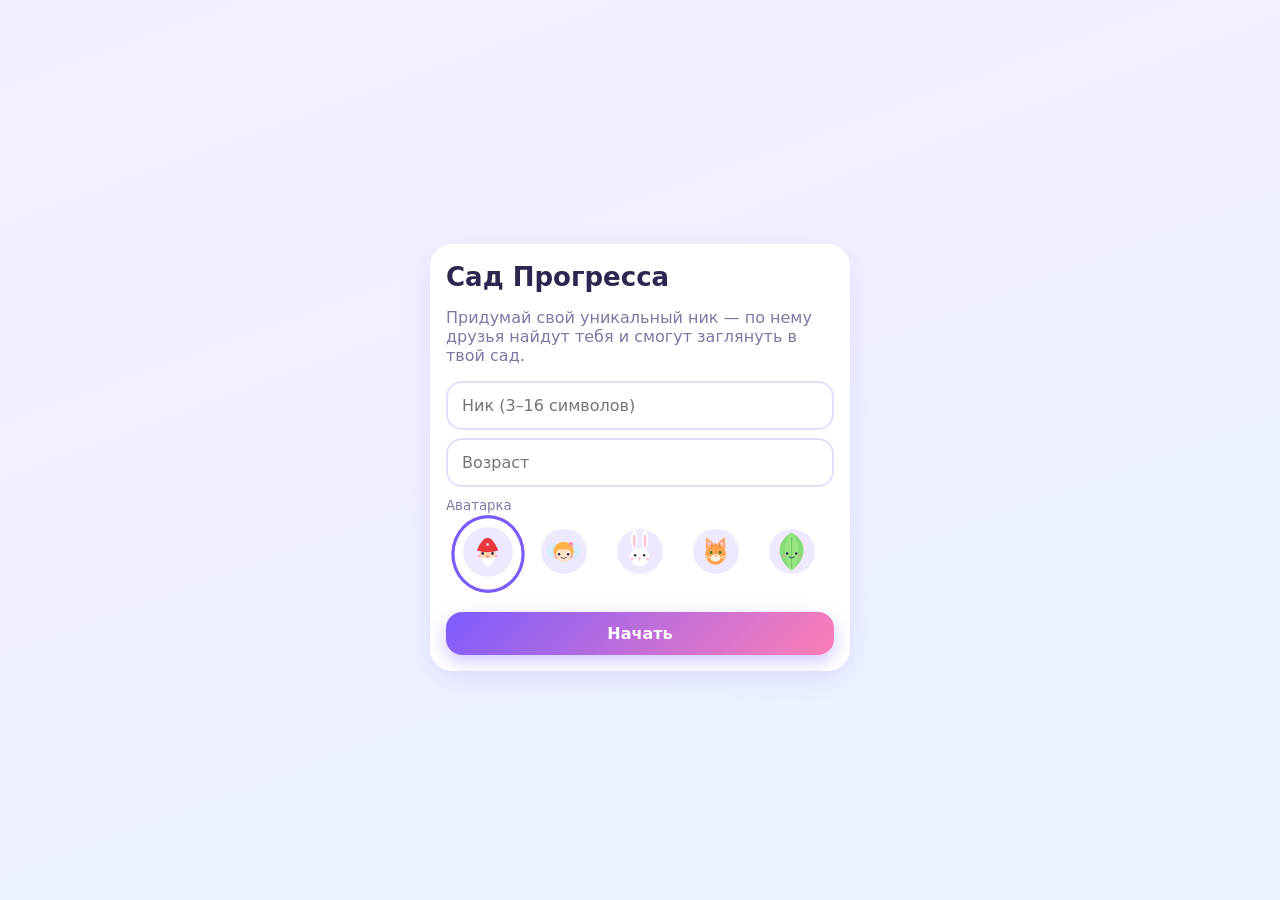
==== index1.html @ a5e42b31 "Rename index.html to index1.html" ====
<!DOCTYPE html>
<html lang="ru">
<head>
  <meta charset="UTF-8">

  <!-- ===== OG / PWA / viewport ===== -->
  <meta property="og:image" content="https://idyllic-lollipop-889bee.netlify.app/.netlify/og-image/b230c900495cb4ee5da9560ca636ac6e.jpg">
  <meta property="og:image:width" content="1200">
  <meta property="og:image:height" content="630">
  <meta name="viewport" content="width=device-width,initial-scale=1,viewport-fit=cover">
  <meta name="theme-color" content="#E8D8F0">

  <title>Сад Прогресса</title>

  <!-- ===== Fonts ===== -->
  <link href="https://fonts.googleapis.com/css2?family=Comfortaa:wght@500;700&family=Nunito:wght@400;600;800&family=Quicksand:wght@500;700&display=swap" rel="stylesheet">

  <!-- ===== PWA ===== -->
  <link rel="manifest" href="/manifest.webmanifest">
  <link rel="icon" href="/icons/icon.svg" type="image/svg+xml">
  <link rel="apple-touch-icon" href="/icons/apple-touch-icon.png">
  <meta name="apple-mobile-web-app-capable" content="yes">
  <meta name="mobile-web-app-capable" content="yes">
  <meta name="apple-mobile-web-app-title" content="Сад Прогресса">
  <meta name="apple-mobile-web-app-status-bar-style" content="default">

  <!-- ===== Styles ===== -->
  <link rel="stylesheet" href="styles.css">
</head>
<body>

  <!-- Фоновая SVG-сцена (облака, холмы, звёзды) -->
  <svg id="art" viewBox="0 0 800 600" preserveAspectRatio="xMidYMid slice">
    <defs>
      <radialGradient id="rg">
        <stop offset="0" stop-color="#fff" stop-opacity=".75"/>
        <stop offset="1" stop-color="#fff" stop-opacity="0"/>
      </radialGradient>
    </defs>
    <circle class="bb" cx="110" cy="120" r="170" fill="url(#rg)"/>
    <circle class="bb" cx="700" cy="260" r="190" fill="url(#rg)" style="animation-delay:-9s"/>
    <circle class="bb" cx="420" cy="30"  r="150" fill="url(#rg)" style="animation-delay:-4s"/>
    <g class="cl">
      <ellipse cx="160" cy="90"  rx="70" ry="18"/>
      <ellipse cx="190" cy="76"  rx="38" ry="16"/>
      <ellipse cx="560" cy="150" rx="80" ry="20"/>
      <ellipse cx="590" cy="134" rx="40" ry="17"/>
    </g>
    <g class="sx" fill="#fff">
      <circle class="tw" cx="90"  cy="60"  r="1.6"/>
      <circle class="tw" cx="300" cy="110" r="1.2" style="animation-delay:-1s"/>
      <circle class="tw" cx="520" cy="50"  r="1.8" style="animation-delay:-2s"/>
      <circle class="tw" cx="700" cy="120" r="1.3" style="animation-delay:-3s"/>
      <circle class="tw" cx="410" cy="200" r="1.4"/>
    </g>
    <path class="h2" d="M0 450Q140 380 300 440T620 420T800 450V600H0Z" opacity=".7"/>
    <path class="h1" d="M0 500Q180 450 380 500T800 480V600H0Z" opacity=".9"/>
    <g fill="none" stroke="#fff" stroke-opacity=".4" stroke-width="2" stroke-linecap="round">
      <path d="M60 540q10-18 22-4M80 548q6-14 18-2M700 530q8-16 20-4M724 546q8-14 18-2"/>
    </g>
  </svg>

  <!-- Контейнеры приложения -->
  <div id="app"></div>
  <div id="ov"></div>
  <div id="toast"></div>

  <!-- ===== Scripts (порядок менять нельзя!) ===== -->
  <script src="core.js"></script>
  <script src="v4.js"></script>
  <script src="v5.js"></script>

  <!-- ===== Service Worker ===== -->
  <script>
    if ('serviceWorker' in navigator) {
      addEventListener('load', () =>
        navigator.serviceWorker.register('/sw.js').catch(() => {})
      );
    }
  </script>

  <!-- ===== Netlify ===== -->
  <script async src="/.netlify/scripts/ar" data-netlify-deploy-id="6acbd185c15e4a8a1e65553d" data-netlify-site-id="0de3f265-1793-4876-a415-ea521d2ec243" data-agent-runner-id="6acbd13f213767ba31bacaf7"></script>
  <script async src="/.netlify/scripts/hud?variant=public" data-nf-variant="public" data-netlify-site-id="0de3f265-1793-4876-a415-ea521d2ec243" data-app-host="app.netlify.com" data-account-tier="free"></script>
</body>
</html>
---- styles.css ----
/* =========================================================================
   САД ПРОГРЕССА — styles.css
   Секции:
     1. CSS-переменные / @property
     2. Base
     3. Layout / общие блоки
     4. Hero / настроения
     5. Кнопки
     6. Задачи
     7. Таббар
     8. Сад
     9. Магазин / premium
    10. Люди / статистика
    11. Онбординг / toast
    12. v4 — анимации
    13. Чат
    14. Пауза
    15. Аватары
    16. HM (главная v5) / темы
    17. Дух
    18. Окна v5
   ========================================================================= */

/* ===== 1. CSS-переменные / @property ===== */
@property --s1   { syntax:'<color>';  inherits:true; initial-value:#7ec8f5 }
@property --s2   { syntax:'<color>';  inherits:true; initial-value:#d6f0ff }
@property --g1   { syntax:'<color>';  inherits:true; initial-value:#8fdc6b }
@property --g2   { syntax:'<color>';  inherits:true; initial-value:#6cc455 }
@property --h    { syntax:'<color>';  inherits:true; initial-value:#7fd36a }
@property --sp   { syntax:'<number>'; inherits:true; initial-value:1.2 }
@property --sun  { syntax:'<number>'; inherits:true; initial-value:1 }
@property --haze { syntax:'<number>'; inherits:true; initial-value:0 }

:root{
  --pri:#7c5cff; --pk:#ff7eb6; --mint:#2fd1a5; --ink:#2b2750; --mut:#7d79a3;
  transition: --s1 1.4s, --s2 1.4s, --g1 1.4s, --g2 1.4s, --h 1.4s, --sp 1.4s, --sun 1.4s, --haze 1.4s;
}

/* ===== 2. Base ===== */
*{ box-sizing:border-box; -webkit-tap-highlight-color:transparent }
body{
  margin:0;
  font-family:system-ui,-apple-system,"Segoe UI",Roboto,sans-serif;
  color:var(--ink);
  background:linear-gradient(180deg,#f4efff,#e8f6ff 60%,#fff0f7);
  min-height:100vh;
}
button{ font:inherit; cursor:pointer; border:0 }
svg{ display:block }
h1{ margin:2px 0 0; font-size:26px }
h2{ margin:0 }
h3{ margin:18px 0 8px }
small{ color:var(--mut) }

/* ===== 3. Layout / общие блоки ===== */
.scr{ max-width:720px; margin:0 auto; padding:14px 14px 100px; animation:fin .45s ease }
@keyframes fin{ from{opacity:0; transform:translateY(8px)} to{opacity:1; transform:none} }

.row{ display:flex; align-items:center; justify-content:space-between; gap:10px }
.card{ background:#fff; border-radius:22px; padding:16px; box-shadow:0 8px 26px rgba(124,92,255,.12); margin-top:14px }

/* ===== 4. Hero / настроения ===== */
.hero{ border-radius:26px; padding:16px; background:linear-gradient(135deg,var(--s1),var(--s2)); color:#2b2750; box-shadow:0 10px 30px rgba(124,92,255,.15) }
.dew{ display:flex; align-items:center; gap:6px; background:#fff; border-radius:99px; padding:7px 13px; font-weight:700; box-shadow:0 4px 12px rgba(0,0,0,.08) }
.chips{ display:flex; gap:8px; flex-wrap:wrap; margin:12px 0 8px }
.mc{ padding:8px 13px; border-radius:99px; background:rgba(255,255,255,.65); color:var(--ink); font-weight:600; font-size:13px; transition:.3s }
.mc.on{ background:#fff; box-shadow:0 4px 14px rgba(0,0,0,.15); transform:translateY(-1px); outline:2px solid var(--pri) }
.tip{ margin:6px 2px 0; font-size:14px }

/* ===== 5. Кнопки ===== */
.btn{ padding:12px 18px; border-radius:16px; background:linear-gradient(135deg,var(--pri),var(--pk)); color:#fff; font-weight:700; box-shadow:0 6px 18px rgba(124,92,255,.35); transition:.2s }
.btn:active{ transform:scale(.97) }
.btn.sec{ background:#efeaff; color:var(--pri); box-shadow:none }
.btn.ghost{ background:transparent; color:var(--mut); box-shadow:none }
.btn.sm{ padding:8px 13px; border-radius:12px; font-size:13px }

/* ===== 6. Задачи ===== */
.now{ background:linear-gradient(135deg,#fff,#f3edff); border:2px solid #e2d8ff }
.now h2{ font-size:20px; margin:4px 0 12px }
.bar{ height:10px; background:#ece7ff; border-radius:9px; overflow:hidden; margin-top:8px }
.bar i{ display:block; height:100%; background:linear-gradient(90deg,var(--mint),var(--pri)); border-radius:9px; transition:width .6s }
.add{ display:flex; gap:8px; margin-top:14px }
input{ font:inherit; padding:13px 14px; border-radius:16px; border:2px solid #e5defa; background:#fff; color:var(--ink); width:100%; outline:0 }
input:focus{ border-color:var(--pri) }
.task{ display:flex; align-items:center; gap:12px; background:#fff; border-radius:18px; padding:12px 14px; margin-top:9px; box-shadow:0 4px 14px rgba(124,92,255,.08) }
.task.d span{ text-decoration:line-through; color:var(--mut) }
.task span{ flex:1 }
.ck{ width:28px; height:28px; border-radius:50%; border:2.5px solid #c9bdf7; background:#fff; display:grid; place-items:center; padding:0; flex:none; transition:.3s }
.task.d .ck{ background:var(--mint); border-color:var(--mint) }
.ic{ background:none; color:var(--mut); padding:4px }

/* ===== 7. Таббар ===== */
.tabs{
  position:fixed; left:0; right:0; bottom:0;
  display:flex; justify-content:space-around;
  background:rgba(255,255,255,.92);
  backdrop-filter:blur(14px);
  padding:8px 6px calc(8px + env(safe-area-inset-bottom));
  box-shadow:0 -6px 24px rgba(124,92,255,.12);
  z-index:50;
}
.tab{ background:none; color:var(--mut); display:flex; flex-direction:column; align-items:center; gap:2px; font-size:11px; font-weight:600; padding:4px 10px; border-radius:14px; transition:.25s }
.tab.on{ color:var(--pri); background:#f1ebff }

/* ===== 8. Сад ===== */
.garden{
  position:relative; overflow:hidden; border-radius:28px;
  height:min(64vh,560px); min-height:430px;
  background:linear-gradient(var(--s1),var(--s2) 52%);
  box-shadow:0 12px 34px rgba(60,60,140,.25);
  margin-top:12px; user-select:none; -webkit-user-select:none;
}
.garden .abs{ position:absolute; pointer-events:none }
.ground{ left:0; right:0; top:46%; bottom:0; background:linear-gradient(var(--g1),var(--g2)) }
.hill{ left:0; right:0; top:33%; height:18% }
.sun{ right:7%; top:6%; width:96px; height:96px; opacity:var(--sun) }
.sun .core{ position:absolute; inset:22px; border-radius:50%; background:radial-gradient(#fff9c4,#ffd54f); box-shadow:0 0 50px 24px rgba(255,220,100,.55) }
.sun svg{ position:absolute; inset:0; animation:spin calc(60s*var(--sp)) linear infinite }
.moon,.stars{ display:none }
.glint{ border-radius:50%; background:rgba(255,255,255,.35); animation:tw calc(5s*var(--sp)) ease-in-out infinite; opacity:calc(var(--sun) * .8) }
.cloud{ animation:drift calc(var(--d)*var(--sp)) linear infinite; left:-30%; opacity:.92 }
@keyframes drift{ to{ left:110% } }
@keyframes spin{ to{ transform:rotate(360deg) } }
.bl{ position:absolute; width:3px; border-radius:3px 3px 0 0; background:linear-gradient(#5fbf55,#2f8f45); transform-origin:50% 100%; animation:sw calc(3s*var(--sp)) ease-in-out infinite alternate; pointer-events:none; opacity:.7 }
@keyframes sw{ from{ transform:rotate(-12deg) } to{ transform:rotate(12deg) } }
.fl{ position:absolute; bottom:-10px; width:7px; height:7px; border-radius:50%; background:#fff; box-shadow:0 0 8px #fff; animation:up calc(var(--d)*var(--sp)) linear infinite; pointer-events:none; opacity:0 }
@keyframes up{ 0%{ transform:translate(0,0); opacity:0 } 15%{ opacity:.85 } 100%{ transform:translate(40px,-440px); opacity:0 } }
.ff{ position:absolute; width:6px; height:6px; border-radius:50%; background:#fff7a0; box-shadow:0 0 10px 4px #ffe96b; animation:tw calc(2.4s*var(--sp)) ease-in-out infinite; pointer-events:none }
.garden[data-tod=day] .ff{ opacity:.35 }
.fb{ position:absolute; left:-10%; width:32px; height:32px; animation:fly calc(var(--d)*var(--sp)) linear infinite; pointer-events:none; z-index:900 }
.fb.x{ display:none }
:root[data-mood=res] .fb.x{ display:block }
:root[data-mood=noise] .fb:nth-of-type(n+3){ display:none }
@keyframes fly{ 0%{ left:-10%; transform:translateY(0) } 25%{ transform:translateY(-34px) } 50%{ transform:translateY(12px) } 75%{ transform:translateY(-26px) } 100%{ left:105%; transform:translateY(0) } }
.haze{ inset:0; background:linear-gradient(rgba(235,228,255,.9),rgba(200,190,235,.6)); opacity:var(--haze); z-index:1500; animation:hz calc(9s*var(--sp)) ease-in-out infinite alternate }
@keyframes hz{ to{ transform:translateX(-3%) scale(1.05) } }
.tod{ inset:0; z-index:1600; transition:background 2s }
.garden[data-tod=dusk]  .tod{ background:rgba(255,150,90,.16) }
.garden[data-tod=night] .tod{ background:rgba(25,35,95,.36) }
.garden[data-tod=night] .sun{ display:none }
.garden[data-tod=night] .moon,
.garden[data-tod=night] .stars{ display:block }
.garden[data-tod=night] .glint{ display:none }
.moon{ right:9%; top:8%; width:60px; height:60px; border-radius:50%; background:radial-gradient(#fffef0,#f1ecc0); box-shadow:0 0 40px 14px rgba(255,255,220,.45) }
.stars{ inset:0 0 50% 0; background-image:radial-gradient(2px 2px at 20% 30%,#fff,transparent),radial-gradient(2px 2px at 55% 12%,#fff,transparent),radial-gradient(1.5px 1.5px at 75% 40%,#fff,transparent),radial-gradient(2px 2px at 35% 60%,#fff,transparent),radial-gradient(1.5px 1.5px at 88% 70%,#fff,transparent) }
.it{ position:absolute; transform:translate(-50%,-100%); touch-action:none; cursor:grab }
.it::after{ content:""; position:absolute; left:12%; right:12%; bottom:-3px; height:9px; border-radius:50%; background:rgba(0,0,0,.2); filter:blur(3px); transition:.25s }
.it .art{ width:100%; height:100%; transform-origin:50% 100%; animation:sway calc(4s*var(--sp)) ease-in-out infinite alternate; transition:transform .25s,filter .25s }
.it.tree .art{ filter:drop-shadow(0 0 10px rgba(255,248,170,.6)) }
.it.an .art{ animation:bob calc(2.4s*var(--sp)) ease-in-out infinite alternate }
.it.dc .art{ animation:none }
.it.sel{ outline:2px dashed rgba(255,255,255,.9); outline-offset:4px; border-radius:12px }
.it.drag{ z-index:1400!important; cursor:grabbing }
.it.drag .art{ animation:none; transform:scale(1.12); filter:drop-shadow(0 16px 10px rgba(0,0,0,.28)) }
.it.drag::after{ left:0; right:0; bottom:-10px; opacity:.6; filter:blur(7px) }
.ro .it{ cursor:default }
@keyframes sway{ from{ transform:rotate(-1.6deg) } to{ transform:rotate(1.6deg) } }
@keyframes bob{ from{ transform:translateY(0) } to{ transform:translateY(-3px) } }
.pet{ animation:fall calc(3.2s*var(--sp)) linear infinite }
@keyframes fall{ 0%{ transform:translate(0,-25px) rotate(0); opacity:0 } 15%{ opacity:1 } 100%{ transform:translate(-10px,40px) rotate(220deg); opacity:0 } }
.wg{ transform-origin:50px 50px; animation:flap calc(.7s*var(--sp)) ease-in-out infinite alternate }
@keyframes flap{ from{ transform:scaleX(1) } to{ transform:scaleX(.45) } }
.tw{ animation:tw calc(2.2s*var(--sp)) ease-in-out infinite }
@keyframes tw{ 0%,100%{ opacity:.25 } 50%{ opacity:1 } }
.pulse{ animation:tw calc(3.6s*var(--sp)) ease-in-out infinite; opacity:.9 }
.bird{ animation:tw calc(2.8s*var(--sp)) ease-in-out infinite }
.wj{ stroke-dasharray:6 5; animation:dash 1s linear infinite }
@keyframes dash{ to{ stroke-dashoffset:-22 } }
.sw{ transform-origin:50px 17px; animation:swg calc(2.6s*var(--sp)) ease-in-out infinite alternate }
@keyframes swg{ from{ transform:rotate(-14deg) } to{ transform:rotate(14deg) } }
.stm{ animation:dash 2.5s linear infinite }
.drop{ position:absolute; top:-20px; width:8px; height:14px; border-radius:50% 50% 50% 50%/60% 60% 40% 40%; background:#7fd3ff; box-shadow:0 0 8px #bfe8ff; animation:dr 1.4s ease-in forwards; z-index:1700; pointer-events:none }
@keyframes dr{ to{ transform:translateY(420px); opacity:.2 } }
.gbar{ display:flex; justify-content:space-between; align-items:center; gap:8px; margin-top:10px; flex-wrap:wrap }

/* ===== 9. Магазин / premium ===== */
.grid{ display:grid; grid-template-columns:repeat(auto-fill,minmax(150px,1fr)); gap:12px }
.pc{ background:#fff; border-radius:20px; padding:12px; box-shadow:0 6px 18px rgba(124,92,255,.1); display:flex; flex-direction:column; gap:6px }
.pc .pa{ height:120px; border-radius:14px; background:linear-gradient(#e9f7ff,#e3f6df); padding:6px; display:flex; justify-content:center }
.pc .pa .art{ width:120px; height:108px; animation:sway calc(4s*1.2) ease-in-out infinite alternate; transform-origin:50% 100% }
.pc b{ font-size:15px }
.pc span.ds{ font-size:12px; color:var(--mut); line-height:1.35 }
.pc.rare{ background:linear-gradient(#fff,#fff8e6); border:2px solid #ffd76a; box-shadow:0 8px 24px rgba(255,190,60,.3) }
.pc.rare .pa{ background:radial-gradient(circle at 50% 35%,#fff7cf,#ffe0f0 70%) }
.tag{ font-size:11px; font-weight:700; color:#b97800; background:#ffefc2; border-radius:8px; padding:2px 8px; align-self:flex-start }
.tag.fr{ color:#2d8a5b; background:#dcf7e8 }
.price{ display:flex; align-items:center; gap:4px; font-weight:700; font-size:13px }
.ov{ position:fixed; inset:0; overflow:auto; z-index:5000; background:linear-gradient(180deg,#f4efff,#fff3fa); animation:fin .35s }
.pm{ max-width:720px; margin:0 auto; padding:16px 14px 150px }
.blk{ padding:12px 16px; border-radius:18px; font-size:17px; margin:22px 0 4px }
.blk.free{ background:#dcf7e8; color:#217a50 }
.blk.gold{ background:linear-gradient(135deg,#ffd76a,#ff9ed1); color:#5a2a00 }
.pbar{ position:fixed; left:0; right:0; bottom:0; background:rgba(255,255,255,.95); backdrop-filter:blur(12px); padding:12px 14px calc(12px + env(safe-area-inset-bottom)); box-shadow:0 -8px 28px rgba(124,92,255,.2); z-index:5100; text-align:center }
.pbar .in{ max-width:720px; margin:0 auto; display:flex; gap:10px; align-items:center }
.glow{ flex:1; padding:15px; font-size:17px; background:linear-gradient(135deg,#ff7eb6,#7c5cff,#ffb347); background-size:200% 200%; color:#fff; border-radius:18px; font-weight:800; animation:pls 2s ease-in-out infinite,bg 5s ease infinite }
@keyframes pls{ 0%,100%{ box-shadow:0 0 0 0 rgba(255,126,182,.6),0 6px 22px rgba(124,92,255,.45); transform:scale(1) } 50%{ box-shadow:0 0 0 12px rgba(255,126,182,0),0 8px 34px rgba(255,126,182,.8); transform:scale(1.02) } }
@keyframes bg{ 50%{ background-position:100% 50% } }
.cancel{ padding:15px 16px; border-radius:18px; background:#fff; border:2px solid #ddd6f5; color:var(--mut); font-weight:700 }

/* ===== 10. Люди / статистика ===== */
.fr{ display:flex; align-items:center; gap:12px; background:#fff; border-radius:18px; padding:11px 13px; margin-top:9px; box-shadow:0 4px 14px rgba(124,92,255,.08) }
.fr .nm{ flex:1 }
.fr .nm b{ display:block }
.stats{ display:grid; grid-template-columns:repeat(3,1fr); gap:8px; margin-top:10px }
.stat{ background:#fff; border-radius:16px; padding:12px; text-align:center; box-shadow:0 4px 14px rgba(124,92,255,.08) }
.stat b{ display:block; font-size:22px }
.stat small{ font-size:11px }
.sw2{ display:flex; gap:8px; margin:8px 0 }
.sw2 button{ background:none; padding:2px; border-radius:50%; border:3px solid transparent }
.sw2 button.on{ border-color:var(--pri) }

/* ===== 11. Онбординг / toast ===== */
.ob{ min-height:100vh; display:grid; place-items:center; padding:20px }
.ob .card{ max-width:420px; width:100% }
.err{ color:#d6336c; font-size:13px; min-height:18px }
#toast{ position:fixed; left:50%; bottom:92px; transform:translate(-50%,20px); background:#2b2750; color:#fff; padding:11px 18px; border-radius:14px; opacity:0; transition:.35s; z-index:9000; pointer-events:none; font-size:14px; max-width:90%; text-align:center }
#toast.on{ opacity:1; transform:translate(-50%,0) }

/* ===== 12. v4 — анимации ===== */
body{ background:linear-gradient(160deg,#f4efff,#e4f5ff 50%,#ffeef6,#efe9ff); background-size:300% 300%; animation:bgm 22s cubic-bezier(.45,0,.55,1) infinite alternate }
@keyframes bgm{ to{ background-position:100% 100% } }
.btn,.mc,.tab,.pc,.fr,.card,.tcard,.tbox{ transition:transform .45s cubic-bezier(.34,1.56,.64,1),box-shadow .45s cubic-bezier(.22,1,.36,1),background .4s cubic-bezier(.22,1,.36,1),opacity .4s }
.btn:hover{ transform:translateY(-2px); box-shadow:0 10px 24px rgba(124,92,255,.4) }
.btn:active{ transform:scale(.95) }
.pc:hover,.fr:hover{ transform:translateY(-4px); box-shadow:0 14px 30px rgba(124,92,255,.2) }
.tab:hover{ transform:translateY(-2px) }
.tab.on svg{ animation:bnc .6s cubic-bezier(.34,1.56,.64,1) }
@keyframes bnc{ from{ transform:scale(.6) rotate(-12deg) } }
@keyframes rise{ from{ opacity:0; transform:translateY(14px) scale(.96) } }
.grid>*,.fr,.stat{ animation:rise .6s cubic-bezier(.22,1,.36,1) backwards }
.nf .grid>*,.nf .fr,.nf .stat{ animation:none }
.fr{ cursor:pointer }
.pc .pa{ background:linear-gradient(#f3f0ff,#eaf8f1) }
.pc .pa .art svg,.it .art svg{ filter:saturate(.95) drop-shadow(0 3px 4px rgba(70,50,140,.14)) }

/* ===== 13. Чат ===== */
.msgs{ display:flex; flex-direction:column; gap:10px; margin-top:14px }
.msg{ display:flex; gap:8px; align-items:flex-end }
.msg.u{ justify-content:flex-end }
.msg.new{ animation:pop .55s cubic-bezier(.34,1.56,.64,1) }
@keyframes pop{ from{ opacity:0; transform:translateY(14px) scale(.9) } }
.bot{ flex:none; width:30px; height:30px; border-radius:50%; background:#dcf7e8; padding:5px; animation:sway 4s ease-in-out infinite alternate }
.bub{ background:#fff; border-radius:18px 18px 18px 6px; padding:11px 14px; box-shadow:0 4px 14px rgba(124,92,255,.1); max-width:84%; line-height:1.4; word-break:break-word }
.u .bub{ background:linear-gradient(135deg,var(--pri),var(--pk)); color:#fff; border-radius:18px 18px 6px 18px }
.typing{ display:flex; gap:4px; padding:14px }
.typing u{ width:7px; height:7px; border-radius:50%; background:#b7a8f5; animation:dot 1s infinite cubic-bezier(.45,0,.55,1) }
.typing u:nth-child(2){ animation-delay:.15s }
.typing u:nth-child(3){ animation-delay:.3s }
@keyframes dot{ 50%{ transform:translateY(-6px); opacity:.5 } }
.tcard{ flex:1; min-width:0; background:#fff; border-radius:22px; padding:14px; box-shadow:0 8px 24px rgba(124,92,255,.12); border:2px solid #e8e0ff }
.tcard.fin{ border-color:#b9efd6; background:linear-gradient(#fff,#f2fff9) }
.st{ padding:9px 6px; border-radius:16px; margin-top:4px }
.sh{ display:flex; align-items:center; gap:10px }
.sh span{ flex:1; line-height:1.3 }
.n{ width:26px; height:26px; border-radius:50%; background:#efeaff; color:var(--pri); font-style:normal; font-weight:700; font-size:13px; display:grid; place-items:center; flex:none }
.st.done .n{ background:var(--mint); color:#fff }
.st.done span{ color:var(--mut); text-decoration:line-through }
.st.skip{ opacity:.45 }
.st.cur{ background:linear-gradient(135deg,#f6f1ff,#eefaff); animation:stIn .6s cubic-bezier(.22,1,.36,1) }
.st.cur .n{ background:var(--pri); color:#fff; animation:npl 2s ease-in-out infinite }
@keyframes stIn{ from{ opacity:.4; transform:translateX(-8px) } }
@keyframes npl{ 50%{ box-shadow:0 0 0 6px rgba(124,92,255,.18) } }
.dw{ display:flex; align-items:center; gap:2px; font-style:normal; font-size:12px; font-weight:700; color:#2b8ac4 }
.sb{ display:flex; gap:6px; flex-wrap:wrap; margin:10px 0 2px 36px }
.cin{ position:sticky; bottom:calc(72px + env(safe-area-inset-bottom)); display:flex; gap:8px; margin-top:14px; background:rgba(255,255,255,.92); backdrop-filter:blur(10px); padding:8px; border-radius:22px; box-shadow:0 8px 26px rgba(124,92,255,.22); z-index:20 }
.tbox{ width:58px; height:58px; background:rgba(255,255,255,.7); border-radius:18px; padding:4px; cursor:pointer }
.tbox.pop{ transform:scale(1.22) }
.tbox .art{ width:100%; height:100% }
.fd{ position:fixed; left:0; top:0; z-index:9500; pointer-events:none; margin:-14px 0 0 -14px; will-change:transform }
.fd.md svg{ filter:drop-shadow(0 0 5px #bfe8ff) }
.fd.lg svg{ filter:drop-shadow(0 0 8px #fff) drop-shadow(0 0 14px #7fd3ff) }
.fd.lg::before,.fd.lg::after{ content:"✦"; position:absolute; color:#fff; font-size:11px; text-shadow:0 0 6px #7fd3ff; animation:tw .5s infinite }
.fd.lg::before{ left:-9px; top:-7px }
.fd.lg::after{ right:-8px; bottom:-4px; animation-delay:.25s }

/* ===== 14. Пауза ===== */
#br{ position:fixed; inset:0; z-index:9800; display:grid; place-items:center; text-align:center; padding:20px; background:radial-gradient(circle at 50% 40%,rgba(214,238,255,.97),rgba(214,200,255,.98)); opacity:0; transition:opacity .7s cubic-bezier(.22,1,.36,1); backdrop-filter:blur(12px) }
#br.on{ opacity:1 }
.bc{ width:130px; height:130px; margin:60px auto 70px; border-radius:50%; background:radial-gradient(circle at 35% 30%,#fff,#a8d8ff 55%,#a99bff); box-shadow:0 0 60px 18px rgba(150,170,255,.55); animation:brt 8s cubic-bezier(.45,0,.55,1) infinite }
@keyframes brt{ 0%,100%{ transform:scale(1) } 50%{ transform:scale(1.75) } }
#bt{ font-size:28px; font-weight:700; color:#4a3f9a; display:block; height:38px }

/* ===== 15. Аватары ===== */
.av2{ position:relative; flex:none; display:inline-block }
.av2>*{ position:absolute; display:block }
.abg{ inset:11%; border-radius:50%; background:#efe9ff; overflow:hidden }
.abg::after{ content:""; position:absolute; inset:0 }
.afig{ inset:11%; width:78%; height:78%; border-radius:50% }
.afr{ inset:0; width:100%; height:100%; animation:fpl 2.8s cubic-bezier(.45,0,.55,1) infinite alternate }
@keyframes fpl{ from{ transform:scale(.96); filter:drop-shadow(0 0 2px var(--gc)) } to{ transform:scale(1.03); filter:drop-shadow(0 0 8px var(--gc)) } }
.bg-sunset{ background:linear-gradient(160deg,#ffb26b,#ff6fa5 50%,#7c5cff,#ffb26b); background-size:100% 300%; animation:bgy 7s cubic-bezier(.45,0,.55,1) infinite alternate }
@keyframes bgy{ to{ background-position:0 100% } }
.bg-forest{ background:linear-gradient(#3aa56b,#0f4a39); animation:brz 4s ease-in-out infinite alternate }
.bg-forest::after{ background:linear-gradient(105deg,transparent 30%,rgba(255,255,190,.45) 40%,transparent 50%,transparent 62%,rgba(255,255,190,.3) 70%,transparent 78%); animation:ray 5s ease-in-out infinite alternate }
@keyframes ray{ from{ transform:translateX(-14%); opacity:.5 } to{ transform:translateX(14%); opacity:1 } }
@keyframes brz{ to{ filter:brightness(1.22) } }
.bg-night{ background:linear-gradient(#0f1238,#3a2f7a) }
.bg-night::after{ background:radial-gradient(1.5px 1.5px at 20% 25%,#fff,transparent),radial-gradient(1.5px 1.5px at 70% 18%,#fff,transparent),radial-gradient(2px 2px at 45% 60%,#fff,transparent),radial-gradient(1.5px 1.5px at 80% 70%,#fff,transparent),radial-gradient(1.5px 1.5px at 25% 82%,#fff,transparent); animation:tw 2.4s ease-in-out infinite }
.bg-meadow{ background:radial-gradient(circle at 20% 78%,#ff9ecb 0 4px,transparent 5px),radial-gradient(circle at 55% 86%,#fff 0 4px,transparent 5px),radial-gradient(circle at 82% 74%,#ffd23f 0 4px,transparent 5px),linear-gradient(#bfe9ff 48%,#8fdc6b 48%); animation:brz 3s ease-in-out infinite alternate }
.bg-water{ background:linear-gradient(#8fd8ff,#3b86d8) }
.bg-water::after{ background:repeating-linear-gradient(90deg,transparent 0 9px,rgba(255,255,255,.55) 9px 13px); background-size:100% 40px; animation:wf 1s linear infinite }
@keyframes wf{ to{ background-position:0 40px } }
.gav{ position:absolute; left:12px; top:12px; z-index:1700; filter:drop-shadow(0 6px 10px rgba(0,0,0,.2)) }
.orow{ display:flex; gap:8px; overflow-x:auto; padding:4px }
.orow button{ background:none; border-radius:50%; border:3px solid transparent; padding:2px; flex:none; transition:.35s cubic-bezier(.34,1.56,.64,1) }
.orow button.on{ border-color:var(--pri); transform:scale(1.08) }

/* ===== 16. HM (главная v5) / темы ===== */
@property --xa1 { syntax:'<color>'; inherits:true; initial-value:#fbe3e8 }
@property --xa2 { syntax:'<color>'; inherits:true; initial-value:#e3d8f2 }
@property --xa3 { syntax:'<color>'; inherits:true; initial-value:#d6ebdc }
@property --xb1 { syntax:'<color>'; inherits:true; initial-value:#e9a6d2 }
@property --xb2 { syntax:'<color>'; inherits:true; initial-value:#b3a2e6 }
@property --xink{ syntax:'<color>'; inherits:true; initial-value:#4a3d5c }
@property --xg  { syntax:'<color>'; inherits:true; initial-value:rgba(255,255,255,.5) }
@property --xgm { syntax:'<color>'; inherits:true; initial-value:rgba(255,255,255,.85) }

body{
  --xa1:#fbe3e8; --xa2:#e3d8f2; --xa3:#d6ebdc;
  --xb1:#e9a6d2; --xb2:#b3a2e6; --xink:#4a3d5c;
  --xg:rgba(255,255,255,.5); --xgm:rgba(255,255,255,.85);
  --xh1:#cfe6d2; --xh2:#bcd9cc; --xbt:#3e3354;
  --xsh:rgba(184,168,208,.4); --xsh2:rgba(240,150,190,.5); --xt:1;
  transition:--xa1 .8s,--xa2 .8s,--xa3 .8s,--xb1 .8s,--xb2 .8s,--xink .8s,--xg .8s,--xgm .8s;
}
body.xm-fog  { --xt:1.8; --xsh:rgba(120,115,160,.3); --xsh2:rgba(140,135,180,.35); --xa1:#cfcce0; --xa2:#bdb9d3; --xa3:#c6cbd8; --xb1:#b9b4d0; --xb2:#a29fc2; --xink:#4f4a68; --xg:rgba(238,236,247,.45); --xgm:rgba(240,238,248,.88); --xh1:#b4b3cc; --xh2:#a5a5c0; --xbt:#383452 }
body.xm-noise{ --xt:2.2; --xsh:rgba(8,6,28,.55); --xsh2:rgba(20,16,50,.5); --xa1:#2a2548; --xa2:#1f1b3d; --xa3:#1a1736; --xb1:#6a5c9c; --xb2:#4c4380; --xink:#ddd7ee; --xg:rgba(46,41,80,.55); --xgm:rgba(36,32,66,.94); --xh1:#2d2757; --xh2:#241f49; --xbt:#f1ecff }
body.xm-res  { --xt:.6; --xsh:rgba(210,130,230,.45); --xsh2:rgba(255,130,200,.75); --xa1:#ffc4dc; --xa2:#d8bfff; --xa3:#ffe2b6; --xb1:#ff8fc2; --xb2:#9a7bff; --xh1:#ffd8a8; --xh2:#ffc2d2; --xbt:#fff }
body.hm-on{ background:linear-gradient(160deg,var(--xa1),var(--xa2) 55%,var(--xa3)) fixed; animation:none; background-size:auto }

#art{ display:none; position:fixed; inset:0; width:100%; height:100%; z-index:0; pointer-events:none }
body.hm-on #art{ display:block }
#art .h1{ fill:var(--xh1) }
#art .h2{ fill:var(--xh2) }
#art .cl{ fill:#fff; opacity:.5 }
#art .sx{ opacity:0; transition:opacity 2s }
body.xm-noise #art .sx{ opacity:1 }
body.xm-noise #art .cl{ opacity:.06 }
#art .bb{ animation:xdrift calc(var(--xt)*22s) ease-in-out infinite alternate }
@keyframes xdrift{ to{ transform:translate(40px,26px) } }
body.hm-on .scr{ position:relative; z-index:1 }

.xic{ display:inline-block; vertical-align:middle; flex:none }
.gl{ background:var(--xg); backdrop-filter:blur(18px); -webkit-backdrop-filter:blur(18px); border:1px solid rgba(255,255,255,.7); border-radius:28px; box-shadow:0 12px 34px var(--xsh); padding:18px; margin:14px 0 }
.hm{ color:var(--xink); font-family:Nunito,system-ui,sans-serif }
.hm h1,.hm h2{ font-family:Comfortaa,system-ui,sans-serif }
.hm.fresh>*{ animation:xrise calc(var(--xt)*.9s) cubic-bezier(.22,.8,.3,1) both }
.hm.fresh>*:nth-child(2){ animation-delay:calc(var(--xt)*.1s) }
.hm.fresh>*:nth-child(3){ animation-delay:calc(var(--xt)*.2s) }
.hm.fresh>*:nth-child(4){ animation-delay:calc(var(--xt)*.3s) }
@keyframes xrise{ from{ opacity:0; transform:translateY(18px) scale(.98) } }
@keyframes xbreath{ 50%{ transform:scale(1.025) } }
@keyframes xpulse{ 50%{ transform:scale(1.03); box-shadow:0 0 42px var(--xsh2),0 12px 34px var(--xsh) } }
.hm .hh{ display:flex; align-items:center; gap:12px }
.hm .hg{ flex:1; min-width:0 }
.hm h1{ font-size:1.5rem; margin:.2em 0 }
.hm .dew.gl{ background:var(--xg); margin:0; border-radius:22px; padding:8px 14px; font-weight:800; color:inherit; box-shadow:0 6px 18px var(--xsh) }
.hm .tbox{ background:var(--xg) }
.xch{ display:flex; gap:8px; margin-top:10px }
.hm .mc.chip{ flex:1; display:flex; flex-direction:column; align-items:center; gap:4px; border-radius:22px; padding:10px 6px; background:var(--xg); border:2px solid transparent; font-weight:700; font-size:.78rem; color:inherit; outline:0 }
.hm .mc.chip.on{ border-color:var(--xb2); background:linear-gradient(135deg,color-mix(in srgb,var(--xb1) 40%,transparent),color-mix(in srgb,var(--xb2) 40%,transparent)); box-shadow:0 6px 20px var(--xsh2); outline:0; transform:none }
.hm .btn{ background:var(--xg); color:inherit; border:1px solid rgba(255,255,255,.7); border-radius:22px; box-shadow:0 6px 18px var(--xsh) }
.hm .btn.go,.hm .sb .btn:not(.sec):not(.ghost){ background:linear-gradient(135deg,var(--xb1),var(--xb2)); color:var(--xbt); border-color:transparent; animation:xbreath calc(var(--xt)*4.5s) ease-in-out infinite }
.hm .btn.ghost{ background:none; border:0; box-shadow:none }
.hm .sign{ display:flex; align-items:center; justify-content:center; gap:10px; width:100%; background:linear-gradient(#e6c59c,#c79c6c); border:3px solid #a97f55; border-radius:26px; color:#5b3d22; font-family:Comfortaa,sans-serif; font-weight:700; font-size:1.2rem; padding:20px; position:relative; box-shadow:0 10px 26px rgba(169,127,85,.35); margin:14px 0; transition:transform .5s }
body.xm-noise .hm .sign{ background:linear-gradient(#6b5a52,#52443f); border-color:#3d312e; color:#e8d8cc }
.hm .sign:before,.hm .sign:after{ content:""; position:absolute; top:12px; width:9px; height:9px; border-radius:50%; background:#8d6a45 }
.hm .sign:before{ left:16px }
.hm .sign:after{ right:16px }
.hm .sign:hover{ transform:scale(1.02) }
.hm .sign:active{ transform:scale(.96) }
.hm .prem{ display:flex; align-items:center; justify-content:center; gap:10px; background:linear-gradient(135deg,#f6a8cf,#c3a6f5 60%,#a98cf0); color:#fff; font-size:1.1rem; padding:16px 26px; width:100%; border-radius:30px; font-weight:800; text-shadow:0 1px 6px rgba(120,80,160,.4); box-shadow:0 0 26px var(--xsh2),0 10px 30px var(--xsh); animation:xpulse calc(var(--xt)*3.2s) ease-in-out infinite; margin:6px 0 14px }
.hm .tcard{ background:var(--xg); backdrop-filter:blur(18px); -webkit-backdrop-filter:blur(18px); border:1px solid rgba(255,255,255,.7); border-radius:28px; box-shadow:0 12px 34px var(--xsh) }
.hm .tcard.fin{ background:color-mix(in srgb,#b9efd6 35%,var(--xg)) }
.hm .bub{ background:var(--xgm); color:var(--xink); box-shadow:0 6px 18px var(--xsh) }
.hm .u .bub{ background:linear-gradient(135deg,var(--xb1),var(--xb2)); color:var(--xbt) }
.hm .st.cur{ background:var(--xg) }
.hm .st.cur span{ font-family:Quicksand,sans-serif; font-weight:700; font-size:1.12rem }
.hm .n{ background:var(--xg); color:inherit }
.hm .st.cur .n{ background:var(--xb2); color:var(--xbt) }
.hm .bar{ background:var(--xg) }
.hm .bar i{ background:linear-gradient(90deg,var(--xb2),var(--xb1)) }
.hm small{ color:inherit; opacity:.78 }
.hm .tag{ background:var(--xg); color:inherit }
.hm .cin{ background:var(--xg); backdrop-filter:blur(18px); border:1px solid rgba(255,255,255,.7); padding:8px; margin:14px 0; border-radius:26px }
.hm input{ background:var(--xgm); border:1px solid var(--xb2); color:var(--xink); border-radius:20px }
.rec{ animation:xbreath .7s infinite }
.sps{ display:flex; gap:12px; align-items:center }
.sayt{ font-family:Quicksand,sans-serif; font-weight:700; font-size:1.05rem }
.tab{ padding:4px 6px }

/* ===== 17. Дух ===== */
.sprt{ position:absolute; z-index:1650; width:var(--sz,70px); height:var(--sz,70px); left:30%; top:40%; cursor:pointer; transform:translate(-50%,-50%); animation:sfly 18s ease-in-out infinite }
@keyframes sfly{ 0%,100%{ left:18%; top:42% } 25%{ left:44%; top:26% } 50%{ left:74%; top:46% } 75%{ left:52%; top:34% } }
.sprt .sbody{ width:100%; height:100%; animation:sbob 2.4s ease-in-out infinite alternate; filter:drop-shadow(0 0 8px var(--gc)) drop-shadow(0 0 20px var(--gc)) }
.sprt .aura{ position:absolute; inset:-35%; border-radius:50%; background:radial-gradient(var(--gc),transparent 65%); opacity:.45; animation:tw 3s ease-in-out infinite; pointer-events:none }
.sprt.rx .sbody{ animation:srx .9s ease,sbob 2.4s ease-in-out .9s infinite alternate }
@keyframes sbob{ to{ transform:translateY(-8px) } }
@keyframes srx{ 40%{ transform:scale(1.4) rotate(14deg) } }
.sprt.mini{ position:relative; animation:none; left:auto; top:auto; transform:none; flex:none }
.crn{ position:absolute; top:-8px; left:50%; transform:translateX(-50%); color:#ffd23f; text-shadow:0 0 8px #ffd23f; font-style:normal; font-size:16px }
.sprBig{ position:relative; width:150px; height:150px; margin:0 auto }
.sprBig svg{ width:100%; height:100%; filter:drop-shadow(0 0 12px var(--gc)) drop-shadow(0 0 28px var(--gc)); animation:sbob 2.4s ease-in-out infinite alternate }
.sbub{ position:absolute; z-index:1800; background:#fff; color:#2b2750; padding:8px 12px; border-radius:14px; font-size:13px; max-width:190px; box-shadow:0 6px 16px rgba(0,0,0,.2); transform:translate(-50%,-125%); pointer-events:none; animation:pop .4s }

/* ===== 18. Окна v5 ===== */
.xov{ position:fixed; inset:0; z-index:6000; display:grid; place-items:center; padding:14px; background:rgba(60,50,100,.35); backdrop-filter:blur(10px) }
.xb2{ max-width:480px; width:100%; max-height:88vh; overflow:auto; background:rgba(255,255,255,.95); border-radius:26px; padding:18px; color:var(--ink); animation:fin .35s }
.xb2 p{ line-height:1.45 }
.xb2 .task span{ font-size:14px }
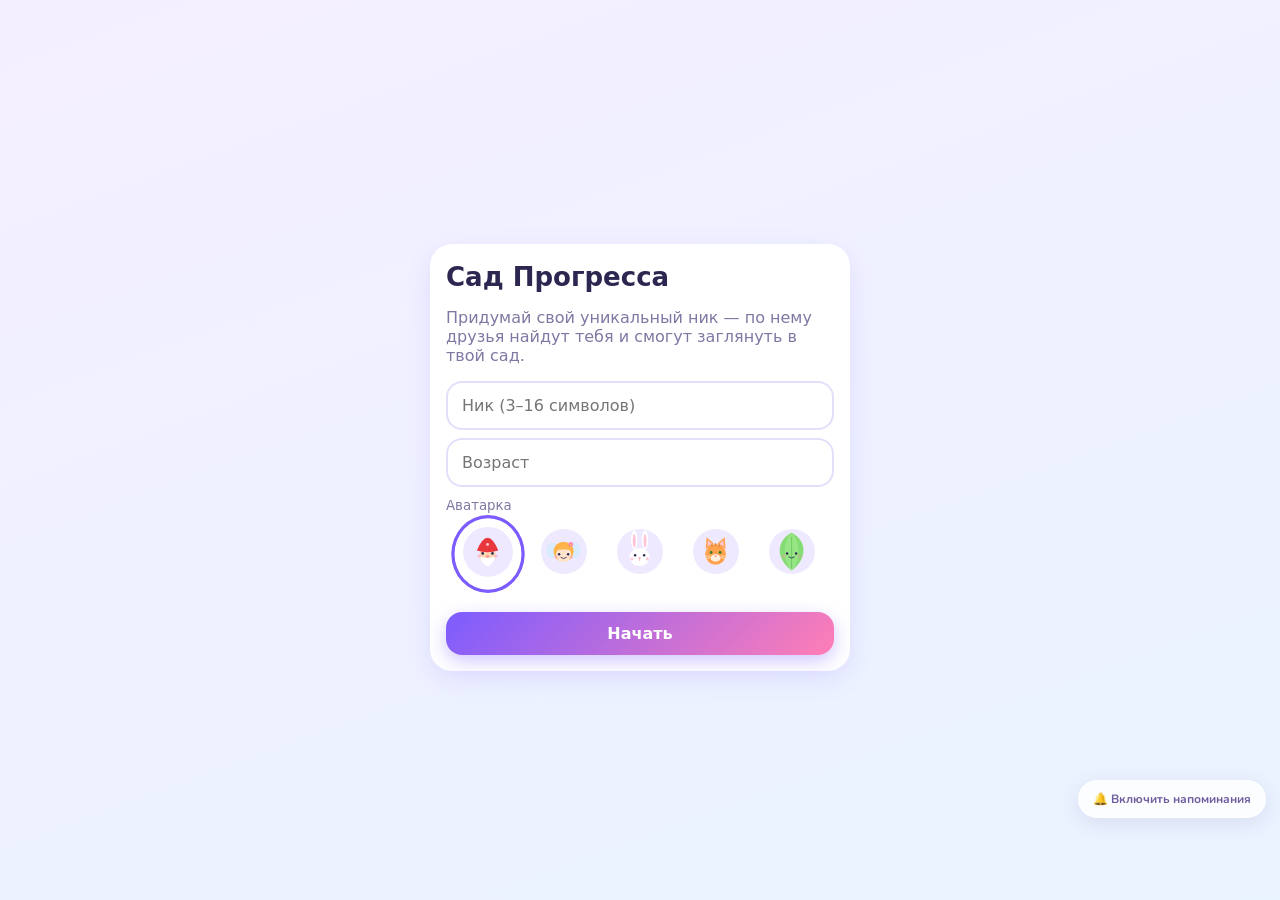
==== commit d53796a4: "уведомления Added daily gift feature and gentle reminders section." ====
--- a/index1.html
+++ b/index1.html
@@ -82,5 +82,18 @@
   <!-- ===== Netlify ===== -->
   <script async src="/.netlify/scripts/ar" data-netlify-deploy-id="6acbd185c15e4a8a1e65553d" data-netlify-site-id="0de3f265-1793-4876-a415-ea521d2ec243" data-agent-runner-id="6acbd13f213767ba31bacaf7"></script>
   <script async src="/.netlify/scripts/hud?variant=public" data-nf-variant="public" data-netlify-site-id="0de3f265-1793-4876-a415-ea521d2ec243" data-app-host="app.netlify.com" data-account-tier="free"></script>
+
+    <!-- Ежедневный подарок и мягкие напоминания -->
+  <div id="dailyGiftLayer" role="dialog" aria-modal="true" aria-labelledby="dailyGiftTitle">
+    <section class="daily-gift-card">
+      <div class="daily-gift-chest" aria-hidden="true">🎁</div>
+      <h2 id="dailyGiftTitle">Небольшой подарок для тебя</h2>
+      <p>Он уже здесь. Никакой спешки — просто маленькая радость, когда тебе удобно.</p>
+      <div class="daily-gift-reward" id="dailyGiftReward">✨ Твой сюрприз</div>
+      <div><button id="claimDailyGift" type="button">Забрать</button></div>
+      <small class="daily-gift-note">Можно просто побыть здесь. Ты ничего не должен(на).</small>
+    </section>
+  </div>
+  <div id="gentleReminderBar"><button id="enableGentleReminders" type="button">🔔 Включить напоминания</button></div>
 </body>
 </html>
--- a/styles.css
+++ b/styles.css
@@ -407,4 +407,22 @@
 .xov{ position:fixed; inset:0; z-index:6000; display:grid; place-items:center; padding:14px; background:rgba(60,50,100,.35); backdrop-filter:blur(10px) }
 .xb2{ max-width:480px; width:100%; max-height:88vh; overflow:auto; background:rgba(255,255,255,.95); border-radius:26px; padding:18px; color:var(--ink); animation:fin .35s }
 .xb2 p{ line-height:1.45 }
-.xb2 .task span{ font-size:14px }+.xb2 .task span{ font-size:14px }
+
+
+/* ===== Daily gift + gentle reminders ===== */
+#dailyGiftLayer{position:fixed;inset:0;z-index:10000;display:none;align-items:center;justify-content:center;padding:20px;background:rgba(55,45,75,.28);backdrop-filter:blur(9px);-webkit-backdrop-filter:blur(9px)}
+#dailyGiftLayer.show{display:flex;animation:giftFade .45s ease both}
+@keyframes giftFade{from{opacity:0}to{opacity:1}}
+.daily-gift-card{width:min(440px,100%);padding:30px 25px 25px;border:1px solid rgba(255,255,255,.9);border-radius:30px;text-align:center;background:linear-gradient(145deg,rgba(255,255,255,.97),rgba(250,241,255,.96));box-shadow:0 24px 80px rgba(91,70,130,.22);animation:giftRise .65s cubic-bezier(.2,.8,.2,1) both}
+@keyframes giftRise{from{transform:translateY(18px) scale(.97)}to{transform:none}}
+.daily-gift-chest{font-size:66px;line-height:1.25;filter:drop-shadow(0 8px 12px rgba(181,139,80,.2));margin:2px 0 12px}
+.daily-gift-card h2{font-size:clamp(25px,6vw,34px);margin:0 0 9px;color:#554b70}
+.daily-gift-card p{font-size:16px;line-height:1.55;margin:0 auto 17px;max-width:330px;color:#77708c}
+.daily-gift-reward{display:inline-flex;gap:9px;align-items:center;padding:12px 20px;margin:0 auto 19px;border-radius:20px;background:#f3edff;color:#6857a4;font-size:19px;font-weight:800}
+.daily-gift-card button,.reminder-toggle{border:0;border-radius:999px;padding:13px 23px;background:linear-gradient(120deg,#9884df,#df91b1);color:white;font:700 16px Nunito, sans-serif;cursor:pointer;box-shadow:0 7px 18px rgba(151,123,201,.22)}
+.daily-gift-card button:focus-visible,.reminder-toggle:focus-visible{outline:3px solid #8a75c8;outline-offset:3px}
+.daily-gift-note{display:block;margin-top:13px;font-size:12px;color:#9992a8}
+#gentleReminderBar{position:fixed;z-index:1000;right:14px;bottom:calc(82px + env(safe-area-inset-bottom));max-width:min(245px,calc(100vw - 28px));}
+#gentleReminderBar button{font:700 12px Nunito,sans-serif;padding:10px 14px;border-radius:999px;border:1px solid rgba(255,255,255,.9);background:rgba(255,255,255,.82);color:#6d5d9d;box-shadow:0 5px 20px rgba(94,77,135,.12);backdrop-filter:blur(12px);cursor:pointer}
+@media (prefers-reduced-motion:reduce){#dailyGiftLayer.show,.daily-gift-card{animation:none!important}}
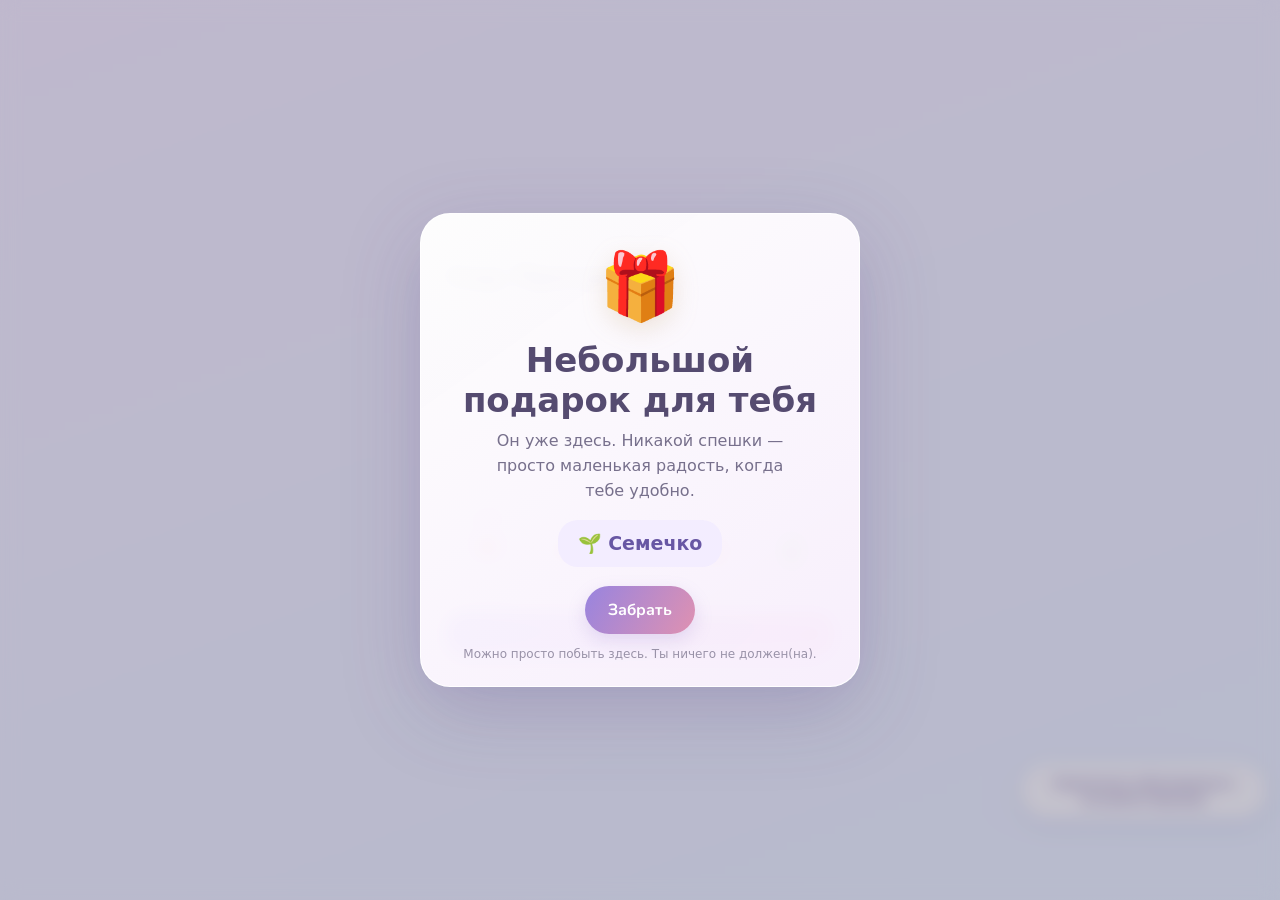
==== commit 70a3512b: "логика уведомлений" ====
--- a/index1.html
+++ b/index1.html
@@ -95,5 +95,106 @@
     </section>
   </div>
   <div id="gentleReminderBar"><button id="enableGentleReminders" type="button">🔔 Включить напоминания</button></div>
+
+  <script>
+(() => {
+  'use strict';
+  const DAY = 86400000;
+  const giftKey = 'sp_daily_gift_v1';
+  const reminderKey = 'sp_gentle_reminder_v1';
+  const messages = [
+    'Твой подарок дня уже внутри. Забери, когда будет минутка',
+    'Привет! Твой сад в порядке, деревья растут. Я просто проверяю, как ты. Если захочешь — заходи на чай, ничего делать не обязательно',
+    'Ого, кажется, в твоем саду сегодня ночью произошло что-то интересное... Заглянешь посмотреть?',
+    'У тебя есть 1 минута? Выбирай: 1) открыть сегодняшний подарок или 2) просто погладить сову в саду. Никаких сложных задач!',
+    'День был долгим. Если хочешь, давай просто подышим вместе 2 минутки. Твой сад засыпает, и тебе пора отдыхать'
+  ];
+  const today = () => new Date().toLocaleDateString('en-CA');
+  const safeGet = (k) => { try { return JSON.parse(localStorage.getItem(k) || 'null'); } catch (_) { return null; } };
+  const safeSet = (k,v) => { try { localStorage.setItem(k, JSON.stringify(v)); } catch (_) {} };
+  
+  let gift = safeGet(giftKey);
+  if (!gift || gift.date !== today()) {
+    gift = {date:today(), type:Math.random()<.5?'dew':'seed', claimed:false};
+    safeSet(giftKey,gift);
+  }
+  
+  const layer = document.getElementById('dailyGiftLayer');
+  const reward = document.getElementById('dailyGiftReward');
+  const claim = document.getElementById('claimDailyGift');
+  
+  if (reward) {
+    reward.textContent = gift.type === 'dew' ? '💧 +10 капелек' : '🌱 Семечко';
+  }
+  
+  if (!gift.claimed && layer) {
+    window.setTimeout(() => layer.classList.add('show'), 850);
+  }
+  
+  if (claim) {
+    claim.addEventListener('click', () => {
+      if (gift.claimed) { layer.classList.remove('show'); return; }
+      try {
+        if (typeof S !== 'undefined') {
+          if (gift.type === 'dew') S.dew = (Number(S.dew) || 0) + 10;
+          else S.dailySeeds = (Number(S.dailySeeds) || 0) + 1;
+          if (typeof save === 'function') save();
+        }
+      } catch (_) {}
+      gift.claimed = true;
+      safeSet(giftKey,gift);
+      layer.classList.remove('show');
+      if (typeof toast === 'function') toast(gift.type === 'dew' ? 'Подарок получен: +10 капелек 💧' : 'Подарок получен: семечко 🌱');
+    });
+  }
+
+  const reminderButton = document.getElementById('enableGentleReminders');
+  const updateReminderButton = () => {
+    if (!reminderButton) return;
+    if (!('Notification' in window)) {
+      reminderButton.textContent = 'Уведомления недоступны в этом браузере';
+      reminderButton.disabled = true;
+      return;
+    }
+    reminderButton.textContent = Notification.permission === 'granted' ? '🔔 Напоминания включены' :
+      Notification.permission === 'denied' ? 'Уведомления заблокированы в настройках браузера' : '🔔 Включить напоминания';
+  };
+  
+  const showDailyReminder = () => {
+    if (!('Notification' in window) || Notification.permission !== 'granted') return;
+    const state = safeGet(reminderKey) || {};
+    const day = today();
+    if (state.lastDate === day) return;
+    const msg = messages[Math.floor(Math.random()*messages.length)];
+    try {
+      new Notification('Сад Прогресса 🌿', {body:msg, icon:'./icons/icon.svg', tag:'sp-daily-gentle'});
+      safeSet(reminderKey,{lastDate:day});
+    } catch (_) {}
+  };
+  
+  if (reminderButton) {
+    reminderButton.addEventListener('click', async () => {
+      if (!('Notification' in window)) { updateReminderButton(); return; }
+      try {
+        const permission = await Notification.requestPermission();
+        updateReminderButton();
+        if (permission === 'granted') {
+          safeSet(reminderKey, safeGet(reminderKey) || {});
+          if (typeof toast === 'function') toast('Напоминания включены. Они будут появляться, когда приложение открыто.');
+        }
+      } catch (_) { updateReminderButton(); }
+    });
+  }
+  
+  updateReminderButton();
+  window.setInterval(showDailyReminder, 60 * 1000);
+  window.addEventListener('focus', showDailyReminder);
+  document.addEventListener('visibilitychange', () => { if (!document.hidden) showDailyReminder(); });
+
+  if ('serviceWorker' in navigator && location.protocol.startsWith('http')) {
+    window.addEventListener('load', () => navigator.serviceWorker.register('./sw.js').catch(() => {}));
+  }
+})();
+</script>
 </body>
 </html>
